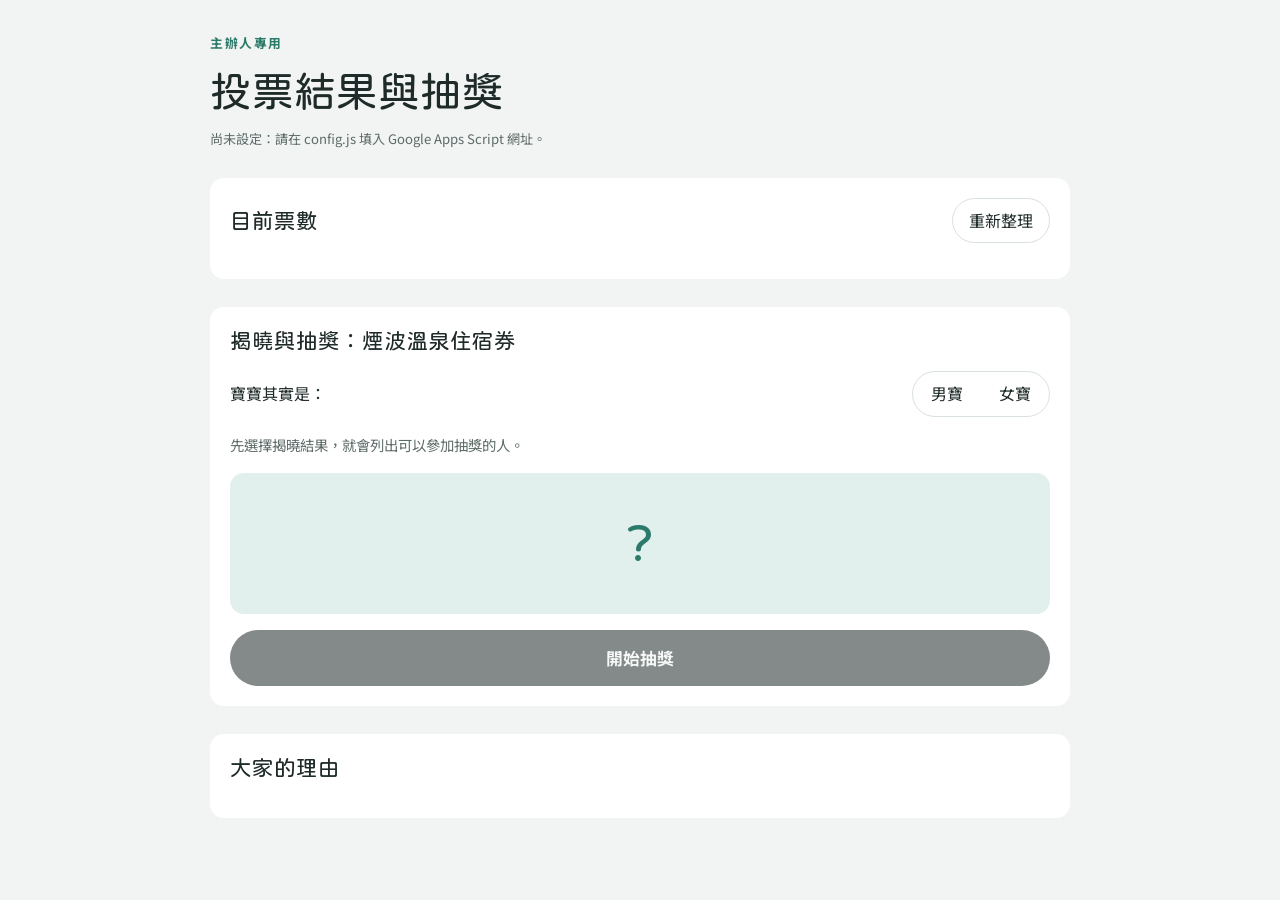
==== results.html @ bfa85453 "feat: gender reveal voting site with Apps Script backend and lottery Co-Authored-By: Claude Opus 5.5" ====
<!doctype html>
<html lang="zh-Hant-TW">
<head>
<meta charset="utf-8">
<meta name="viewport" content="width=device-width, initial-scale=1, viewport-fit=cover">
<meta name="robots" content="noindex">
<title>投票結果與抽獎</title>
<link rel="preconnect" href="https://fonts.googleapis.com">
<link rel="preconnect" href="https://fonts.gstatic.com" crossorigin>
<link rel="stylesheet" href="https://fonts.googleapis.com/css2?family=Huninn&family=Noto+Sans+TC:wght@400;700&display=swap">
<link rel="stylesheet" href="style.css">
<style>
  .panel { background: var(--surface); border-radius: var(--radius); padding: 20px; display: grid; gap: 16px; }
  .row { display: flex; flex-wrap: wrap; gap: 10px; align-items: center; justify-content: space-between; }
  .seg { display: inline-flex; border: 1.5px solid var(--line); border-radius: 999px; overflow: hidden; }
  .seg button { font: inherit; border: 0; background: transparent; color: var(--ink); padding: 8px 18px; cursor: pointer; }
  .seg button[aria-pressed="true"].boy { background: var(--boy); color: var(--surface); }
  .seg button[aria-pressed="true"].girl { background: var(--girl); color: var(--surface); }
  .drum {
    font-family: var(--font-display); font-size: clamp(2rem, 9vw, 3.4rem); text-align: center;
    padding: 24px 8px; border-radius: var(--radius); background: var(--jade-soft); color: var(--jade);
    min-height: 1.3em; overflow-wrap: anywhere;
  }
  .drum.won { animation: pop .5s ease-out; }
  @keyframes pop { 0% { transform: scale(.9) } 60% { transform: scale(1.06) } 100% { transform: scale(1) } }
  .pool { font-size: .9rem; color: var(--muted); }
  .status { font-size: .82rem; color: var(--muted); }
</style>
</head>
<body>
<main class="wide">
  <header class="hero">
    <p class="eyebrow">主辦人專用</p>
    <h1>投票結果與抽獎</h1>
    <p class="status" id="status">讀取中…</p>
  </header>

  <section class="panel" aria-label="目前票數">
    <div class="row"><h2>目前票數</h2><button class="ghost" id="refresh" type="button">重新整理</button></div>
    <div id="tally" class="tally"></div>
  </section>

  <section class="panel" aria-label="抽獎">
    <h2>揭曉與抽獎：煙波溫泉住宿券</h2>
    <div class="row">
      <span>寶寶其實是：</span>
      <div class="seg" role="group" aria-label="選擇揭曉結果">
        <button type="button" class="boy" data-g="boy" aria-pressed="false">男寶</button>
        <button type="button" class="girl" data-g="girl" aria-pressed="false">女寶</button>
      </div>
    </div>
    <p class="pool" id="pool">先選擇揭曉結果，就會列出可以參加抽獎的人。</p>
    <div class="drum" id="drum" aria-live="polite">?</div>
    <button class="primary" id="draw" type="button" disabled>開始抽獎</button>
  </section>

  <section class="panel" aria-label="大家的理由">
    <h2>大家的理由</h2>
    <ul id="reasons" class="reasons"></ul>
  </section>
</main>

<script src="config.js"></script>
<script src="app.js"></script>
<script>
(function () {
  let votes = [];
  let answer = null;
  const statusEl = document.getElementById("status");
  const drawBtn = document.getElementById("draw");
  const drum = document.getElementById("drum");
  const poolEl = document.getElementById("pool");

  function winners() { return votes.filter(v => v.guess === answer); }

  function updatePool() {
    if (!answer) return;
    const w = winners();
    poolEl.textContent = w.length
      ? `猜對的有 ${w.length} 位：${w.map(v => v.name).join("、")}`
      : "沒有人猜對…這次獎品留給爸媽自己去泡湯吧！";
    drawBtn.disabled = w.length === 0;
  }

  async function load() {
    if (!window.VOTE_API_URL) { statusEl.textContent = "尚未設定：請在 config.js 填入 Google Apps Script 網址。"; return; }
    try {
      votes = await fetchVotes();
      renderTally(document.getElementById("tally"), votes);
      renderReasons(document.getElementById("reasons"), votes);
      updatePool();
      statusEl.textContent = "最後更新：" + new Date().toLocaleTimeString("zh-TW") + "（每 30 秒自動更新）";
    } catch (e) {
      statusEl.textContent = "讀取失敗：" + e.message;
    }
  }

  document.querySelectorAll(".seg button").forEach(b => b.addEventListener("click", () => {
    answer = b.dataset.g;
    document.querySelectorAll(".seg button").forEach(x => x.setAttribute("aria-pressed", String(x === b)));
    drum.textContent = "?"; drum.classList.remove("won");
    updatePool();
  }));

  function rand(n) {
    const a = new Uint32Array(1); crypto.getRandomValues(a); return a[0] % n;
  }

  drawBtn.addEventListener("click", () => {
    const pool = winners();
    if (!pool.length) return;
    drawBtn.disabled = true;
    drum.classList.remove("won");
    const reduce = matchMedia("(prefers-reduced-motion: reduce)").matches;
    const final = pool[rand(pool.length)];
    let steps = reduce ? 0 : 28, delay = 50;
    (function spin() {
      if (steps-- > 0) {
        drum.textContent = pool[rand(pool.length)].name;
        delay *= 1.09;
        setTimeout(spin, delay);
      } else {
        drum.textContent = "🎉 " + final.name + " 🎉";
        drum.classList.add("won");
        drawBtn.disabled = false;
        drawBtn.textContent = "再抽一次";
      }
    })();
  });

  document.getElementById("refresh").addEventListener("click", load);
  load();
  setInterval(load, 30000);
})();
</script>
</body>
</html>
---- style.css ----
/* Layout: single narrow column, two big guess buttons side by side; steam-mist neutrals with boy/girl as the only strong colors */
:root {
  --bg: #f1f4f3;
  --surface: #ffffff;
  --ink: #1f2b29;
  --muted: #5d6b68;
  --line: #d9e1df;
  --boy: #2f6fb8;
  --boy-soft: #e3eefa;
  --girl: #c94a6e;
  --girl-soft: #fae6ec;
  --jade: #2c7a69;
  --jade-soft: #e1f0ec;
  --danger: #b3261e;
  --font-display: "Huninn", "Noto Sans TC", "PingFang TC", "Microsoft JhengHei", sans-serif;
  --font-body: "Noto Sans TC", "PingFang TC", "Microsoft JhengHei", system-ui, sans-serif;
  --radius: 14px;
}
@media (prefers-color-scheme: dark) {
  :root:not([data-theme="light"]) {
    --bg: #141a19; --surface: #1d2523; --ink: #e8efed; --muted: #9db0ab; --line: #2f3b38;
    --boy: #7fb0ec; --boy-soft: #1b2a3c; --girl: #f08aa8; --girl-soft: #3a1e28;
    --jade: #6cc4ad; --jade-soft: #1a302a; --danger: #ff8a80;
    color-scheme: dark;
  }
}
:root[data-theme="dark"] {
  --bg: #141a19; --surface: #1d2523; --ink: #e8efed; --muted: #9db0ab; --line: #2f3b38;
  --boy: #7fb0ec; --boy-soft: #1b2a3c; --girl: #f08aa8; --girl-soft: #3a1e28;
  --jade: #6cc4ad; --jade-soft: #1a302a; --danger: #ff8a80;
  color-scheme: dark;
}

* { box-sizing: border-box; }
html { -webkit-text-size-adjust: 100%; }
body {
  margin: 0;
  background: var(--bg);
  color: var(--ink);
  font-family: var(--font-body);
  font-size: 16px;
  line-height: 1.7;
  padding-left: max(16px, env(safe-area-inset-left, 0px));
  padding-right: max(16px, env(safe-area-inset-right, 0px));
  padding-block: 32px 48px;
}
main { max-width: 560px; margin: 0 auto; display: grid; gap: 28px; }
main.wide { max-width: 860px; }

h1, h2, h3 { font-family: var(--font-display); font-weight: 400; line-height: 1.3; margin: 0; text-wrap: balance; }
h1 { font-size: clamp(1.9rem, 6vw, 2.6rem); }
h2 { font-size: 1.35rem; }
p { margin: 0; }
.muted { color: var(--muted); }
.eyebrow { font-size: .8rem; letter-spacing: .12em; color: var(--jade); font-weight: 700; }

header.hero { display: grid; gap: 10px; }
.hero .lede { color: var(--muted); max-width: 34em; }

.prize {
  display: grid; grid-template-columns: auto 1fr; gap: 14px; align-items: center;
  background: var(--jade-soft); border-radius: var(--radius); padding: 14px 18px;
}
.prize svg { width: 40px; height: 40px; color: var(--jade); }
.prize strong { font-family: var(--font-display); font-weight: 400; font-size: 1.1rem; color: var(--jade); }
.prize p { font-size: .92rem; }

form { display: grid; gap: 22px; }
.field { display: grid; gap: 8px; }
label, legend { font-weight: 700; }
.hint { font-weight: 400; color: var(--muted); font-size: .88rem; }
input[type="text"], textarea {
  width: 100%; font: inherit; color: var(--ink); background: var(--surface);
  border: 1.5px solid var(--line); border-radius: 10px; padding: 12px 14px;
}
textarea { min-height: 120px; resize: vertical; }
input:focus-visible, textarea:focus-visible, button:focus-visible, .guess input:focus-visible + span {
  outline: 3px solid var(--jade); outline-offset: 2px;
}
fieldset { border: 0; padding: 0; margin: 0; display: grid; gap: 8px; }

.guesses { display: grid; grid-template-columns: 1fr 1fr; gap: 12px; }
.guess { position: relative; cursor: pointer; }
.guess input { position: absolute; opacity: 0; pointer-events: none; }
.guess span {
  display: grid; justify-items: center; gap: 4px; padding: 22px 8px 18px;
  border-radius: var(--radius); border: 2px solid var(--line); background: var(--surface);
  font-family: var(--font-display); font-size: 1.4rem; transition: transform .15s, border-color .15s, background .15s;
}
.guess small { font-family: var(--font-body); font-size: .8rem; color: var(--muted); }
.guess .glyph { font-size: 2.4rem; line-height: 1; }
.guess.boy .glyph { color: var(--boy); }
.guess.girl .glyph { color: var(--girl); }
.guess:hover span { transform: translateY(-2px); }
.guess.boy input:checked + span { border-color: var(--boy); background: var(--boy-soft); }
.guess.girl input:checked + span { border-color: var(--girl); background: var(--girl-soft); }

button.primary {
  font: inherit; font-weight: 700; font-size: 1.05rem; border: 0; cursor: pointer;
  background: var(--ink); color: var(--bg); border-radius: 999px; padding: 14px 20px;
}
button.primary:disabled { opacity: .55; cursor: wait; }
button.ghost {
  font: inherit; background: transparent; color: var(--ink); cursor: pointer;
  border: 1.5px solid var(--line); border-radius: 999px; padding: 8px 16px;
}
.error { color: var(--danger); font-weight: 700; }
.notice { background: var(--surface); border: 1.5px dashed var(--line); border-radius: var(--radius); padding: 14px 16px; }

.thanks { display: grid; gap: 14px; text-align: left; }

/* tally bar */
.tally { display: grid; gap: 8px; }
.tally-labels { display: flex; justify-content: space-between; font-family: var(--font-display); font-size: 1.15rem; font-variant-numeric: tabular-nums; }
.tally-labels .b { color: var(--boy); }
.tally-labels .g { color: var(--girl); }
.bar { display: flex; height: 18px; border-radius: 999px; overflow: hidden; background: var(--line); }
.bar .b { background: var(--boy); transition: width .6s; }
.bar .g { background: var(--girl); transition: width .6s; }

.reasons { list-style: none; padding: 0; margin: 0; display: grid; gap: 10px; }
.reasons li {
  background: var(--surface); border-radius: 12px; padding: 12px 14px; border-left: 4px solid var(--line);
  min-width: 0; overflow-wrap: anywhere;
}
.reasons li.boy { border-left-color: var(--boy); }
.reasons li.girl { border-left-color: var(--girl); }
.reasons .who { font-weight: 700; }
.reasons .tag { font-size: .8rem; font-weight: 700; margin-left: 6px; }
.reasons li.boy .tag { color: var(--boy); }
.reasons li.girl .tag { color: var(--girl); }
.reasons .reason { white-space: pre-wrap; }
.reasons .when { font-size: .78rem; color: var(--muted); }

footer { text-align: center; font-size: .82rem; color: var(--muted); }

@media (prefers-reduced-motion: reduce) {
  * { transition: none !important; animation: none !important; }
}
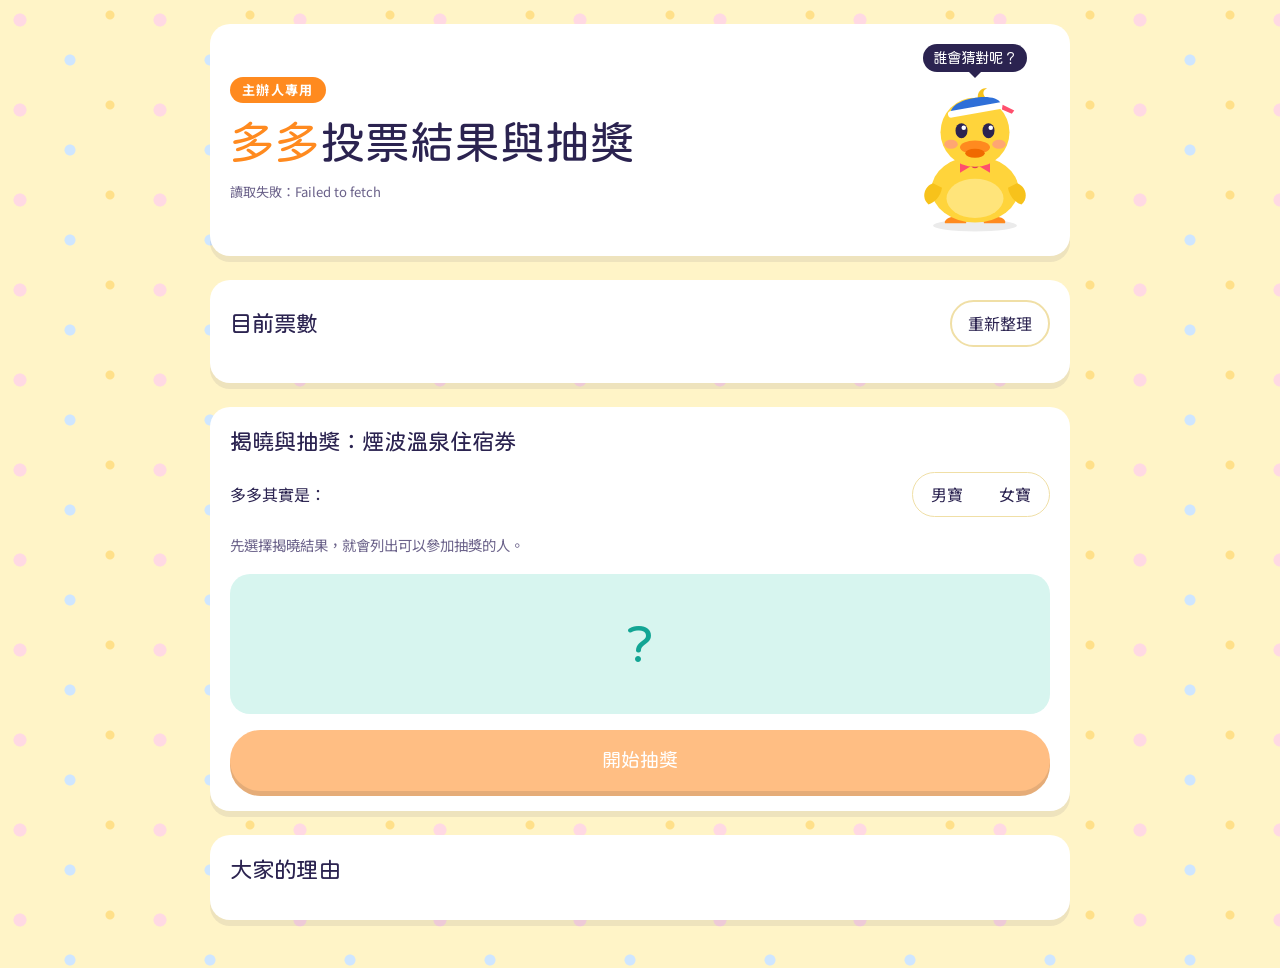
==== commit d58428e6: "feat: sunny duck theme with 多多's name and confetti Co-Authored-By: Claude Opus 5.5 <noreply@anthropi" ====
--- a/results.html
+++ b/results.html
@@ -4,13 +4,14 @@
 <meta charset="utf-8">
 <meta name="viewport" content="width=device-width, initial-scale=1, viewport-fit=cover">
 <meta name="robots" content="noindex">
-<title>投票結果與抽獎</title>
+<title>多多投票結果</title>
+<link rel="icon" href="duck.svg" type="image/svg+xml">
 <link rel="preconnect" href="https://fonts.googleapis.com">
 <link rel="preconnect" href="https://fonts.gstatic.com" crossorigin>
 <link rel="stylesheet" href="https://fonts.googleapis.com/css2?family=Huninn&family=Noto+Sans+TC:wght@400;700&display=swap">
 <link rel="stylesheet" href="style.css">
 <style>
-  .panel { background: var(--surface); border-radius: var(--radius); padding: 20px; display: grid; gap: 16px; }
+  .panel { background: var(--surface); border-radius: var(--radius); padding: 20px; display: grid; gap: 16px; box-shadow: var(--shadow); }
   .row { display: flex; flex-wrap: wrap; gap: 10px; align-items: center; justify-content: space-between; }
   .seg { display: inline-flex; border: 1.5px solid var(--line); border-radius: 999px; overflow: hidden; }
   .seg button { font: inherit; border: 0; background: transparent; color: var(--ink); padding: 8px 18px; cursor: pointer; }
@@ -18,7 +19,7 @@
   .seg button[aria-pressed="true"].girl { background: var(--girl); color: var(--surface); }
   .drum {
     font-family: var(--font-display); font-size: clamp(2rem, 9vw, 3.4rem); text-align: center;
-    padding: 24px 8px; border-radius: var(--radius); background: var(--jade-soft); color: var(--jade);
+    padding: 24px 8px; border-radius: var(--radius); background: var(--spring-soft); color: var(--spring);
     min-height: 1.3em; overflow-wrap: anywhere;
   }
   .drum.won { animation: pop .5s ease-out; }
@@ -30,9 +31,15 @@
 <body>
 <main class="wide">
   <header class="hero">
-    <p class="eyebrow">主辦人專用</p>
-    <h1>投票結果與抽獎</h1>
-    <p class="status" id="status">讀取中…</p>
+    <div class="hero-text">
+      <p class="eyebrow">主辦人專用</p>
+      <h1><span class="name">多多</span>投票結果與抽獎</h1>
+      <p class="status" id="status">讀取中…</p>
+    </div>
+    <div class="duck-wrap">
+      <span class="bubble" id="bubble">誰會猜對呢？</span>
+      <img class="duck" src="duck.svg" alt="戴水手帽的小鴨" width="150" height="158">
+    </div>
   </header>
 
   <section class="panel" aria-label="目前票數">
@@ -43,7 +50,7 @@
   <section class="panel" aria-label="抽獎">
     <h2>揭曉與抽獎：煙波溫泉住宿券</h2>
     <div class="row">
-      <span>寶寶其實是：</span>
+      <span>多多其實是：</span>
       <div class="seg" role="group" aria-label="選擇揭曉結果">
         <button type="button" class="boy" data-g="boy" aria-pressed="false">男寶</button>
         <button type="button" class="girl" data-g="girl" aria-pressed="false">女寶</button>
@@ -122,6 +129,8 @@
       } else {
         drum.textContent = "🎉 " + final.name + " 🎉";
         drum.classList.add("won");
+        document.getElementById("bubble").textContent = "恭喜 " + final.name + "！";
+        confetti(140);
         drawBtn.disabled = false;
         drawBtn.textContent = "再抽一次";
       }
--- a/style.css
+++ b/style.css
@@ -1,81 +1,99 @@
-/* Layout: single narrow column, two big guess buttons side by side; steam-mist neutrals with boy/girl as the only strong colors */
+/* Layout: one narrow column; sunny duck-pond palette, confetti dots on the page, boy blue vs bubblegum pink as the two big choices */
 :root {
-  --bg: #f1f4f3;
+  --bg: #fff4c7;
+  --dot-1: #ffd9e3;
+  --dot-2: #cfe6ff;
+  --dot-3: #ffe08a;
   --surface: #ffffff;
-  --ink: #1f2b29;
-  --muted: #5d6b68;
-  --line: #d9e1df;
-  --boy: #2f6fb8;
-  --boy-soft: #e3eefa;
-  --girl: #c94a6e;
-  --girl-soft: #fae6ec;
-  --jade: #2c7a69;
-  --jade-soft: #e1f0ec;
-  --danger: #b3261e;
+  --ink: #2b2350;
+  --muted: #6a6189;
+  --line: #f0dfa6;
+  --boy: #2e6fd8;
+  --boy-soft: #dcebff;
+  --girl: #f2456f;
+  --girl-soft: #ffe0e8;
+  --sun: #ff8a1f;
+  --spring: #12a594;
+  --spring-soft: #d7f5ef;
+  --danger: #c62828;
   --font-display: "Huninn", "Noto Sans TC", "PingFang TC", "Microsoft JhengHei", sans-serif;
   --font-body: "Noto Sans TC", "PingFang TC", "Microsoft JhengHei", system-ui, sans-serif;
-  --radius: 14px;
+  --radius: 20px;
+  --shadow: 0 6px 0 rgba(43, 35, 80, .08);
+  color-scheme: light; /* one sunny look on purpose, in light and dark mode alike */
 }
-@media (prefers-color-scheme: dark) {
-  :root:not([data-theme="light"]) {
-    --bg: #141a19; --surface: #1d2523; --ink: #e8efed; --muted: #9db0ab; --line: #2f3b38;
-    --boy: #7fb0ec; --boy-soft: #1b2a3c; --girl: #f08aa8; --girl-soft: #3a1e28;
-    --jade: #6cc4ad; --jade-soft: #1a302a; --danger: #ff8a80;
-    color-scheme: dark;
-  }
-}
-:root[data-theme="dark"] {
-  --bg: #141a19; --surface: #1d2523; --ink: #e8efed; --muted: #9db0ab; --line: #2f3b38;
-  --boy: #7fb0ec; --boy-soft: #1b2a3c; --girl: #f08aa8; --girl-soft: #3a1e28;
-  --jade: #6cc4ad; --jade-soft: #1a302a; --danger: #ff8a80;
-  color-scheme: dark;
-}
-
 * { box-sizing: border-box; }
 html { -webkit-text-size-adjust: 100%; }
 body {
   margin: 0;
-  background: var(--bg);
+  background-color: var(--bg);
+  background-image:
+    radial-gradient(circle at 20px 20px, var(--dot-1) 6px, transparent 7px),
+    radial-gradient(circle at 70px 60px, var(--dot-2) 5px, transparent 6px),
+    radial-gradient(circle at 110px 15px, var(--dot-3) 4px, transparent 5px);
+  background-size: 140px 90px;
   color: var(--ink);
   font-family: var(--font-body);
   font-size: 16px;
   line-height: 1.7;
   padding-left: max(16px, env(safe-area-inset-left, 0px));
   padding-right: max(16px, env(safe-area-inset-right, 0px));
-  padding-block: 32px 48px;
+  padding-block: 24px 48px;
 }
-main { max-width: 560px; margin: 0 auto; display: grid; gap: 28px; }
+main { max-width: 560px; margin: 0 auto; display: grid; gap: 24px; }
 main.wide { max-width: 860px; }
 
 h1, h2, h3 { font-family: var(--font-display); font-weight: 400; line-height: 1.3; margin: 0; text-wrap: balance; }
-h1 { font-size: clamp(1.9rem, 6vw, 2.6rem); }
-h2 { font-size: 1.35rem; }
+h1 { font-size: clamp(2rem, 7vw, 2.8rem); }
+h2 { font-size: 1.4rem; }
 p { margin: 0; }
 .muted { color: var(--muted); }
-.eyebrow { font-size: .8rem; letter-spacing: .12em; color: var(--jade); font-weight: 700; }
+.eyebrow {
+  justify-self: start; font-size: .82rem; letter-spacing: .1em; font-weight: 700;
+  color: var(--surface); background: var(--sun); border-radius: 999px; padding: 2px 12px;
+}
 
-header.hero { display: grid; gap: 10px; }
-.hero .lede { color: var(--muted); max-width: 34em; }
+/* hero with duck */
+header.hero {
+  display: grid; grid-template-columns: 1fr auto; gap: 8px 12px; align-items: center;
+  background: var(--surface); border-radius: var(--radius); padding: 20px; box-shadow: var(--shadow);
+}
+.hero-text { display: grid; gap: 10px; min-width: 0; }
+.hero .lede { color: var(--muted); }
+.name { color: var(--sun); }
+.name .b { color: var(--boy); }
+.name .g { color: var(--girl); }
+.duck { width: clamp(96px, 26vw, 150px); height: auto; animation: bob 2.6s ease-in-out infinite; transform-origin: 50% 100%; }
+.duck-wrap { position: relative; display: grid; justify-items: center; }
+.bubble {
+  font-family: var(--font-display); font-size: .9rem; background: var(--ink); color: var(--surface);
+  border-radius: 14px; padding: 2px 10px; white-space: nowrap; position: relative; margin-bottom: 6px;
+}
+.bubble::after {
+  content: ""; position: absolute; left: 50%; bottom: -6px; transform: translateX(-50%);
+  border: 6px solid transparent; border-bottom: 0; border-top-color: var(--ink);
+}
+@keyframes bob { 0%, 100% { transform: translateY(0) rotate(-2deg) } 50% { transform: translateY(-6px) rotate(2deg) } }
 
 .prize {
   display: grid; grid-template-columns: auto 1fr; gap: 14px; align-items: center;
-  background: var(--jade-soft); border-radius: var(--radius); padding: 14px 18px;
+  background: var(--spring-soft); border-radius: var(--radius); padding: 14px 18px;
 }
-.prize svg { width: 40px; height: 40px; color: var(--jade); }
-.prize strong { font-family: var(--font-display); font-weight: 400; font-size: 1.1rem; color: var(--jade); }
+.prize svg { width: 42px; height: 42px; color: var(--spring); }
+.prize strong { font-family: var(--font-display); font-weight: 400; font-size: 1.15rem; color: var(--spring); }
 .prize p { font-size: .92rem; }
 
-form { display: grid; gap: 22px; }
+form { display: grid; gap: 22px; background: var(--surface); border-radius: var(--radius); padding: 22px 20px; box-shadow: var(--shadow); }
 .field { display: grid; gap: 8px; }
 label, legend { font-weight: 700; }
 .hint { font-weight: 400; color: var(--muted); font-size: .88rem; }
 input[type="text"], textarea {
-  width: 100%; font: inherit; color: var(--ink); background: var(--surface);
-  border: 1.5px solid var(--line); border-radius: 10px; padding: 12px 14px;
+  width: 100%; font: inherit; color: var(--ink); background: var(--bg);
+  border: 2px solid var(--line); border-radius: 12px; padding: 12px 14px;
 }
 textarea { min-height: 120px; resize: vertical; }
 input:focus-visible, textarea:focus-visible, button:focus-visible, .guess input:focus-visible + span {
-  outline: 3px solid var(--jade); outline-offset: 2px;
+  outline: 3px solid var(--sun); outline-offset: 2px;
 }
 fieldset { border: 0; padding: 0; margin: 0; display: grid; gap: 8px; }
 
@@ -83,57 +101,70 @@
 .guess { position: relative; cursor: pointer; }
 .guess input { position: absolute; opacity: 0; pointer-events: none; }
 .guess span {
-  display: grid; justify-items: center; gap: 4px; padding: 22px 8px 18px;
-  border-radius: var(--radius); border: 2px solid var(--line); background: var(--surface);
-  font-family: var(--font-display); font-size: 1.4rem; transition: transform .15s, border-color .15s, background .15s;
+  display: grid; justify-items: center; gap: 2px; padding: 20px 8px 16px;
+  border-radius: var(--radius); border: 3px solid transparent;
+  font-family: var(--font-display); font-size: 1.45rem; transition: transform .15s, border-color .15s, box-shadow .15s;
 }
+.guess.boy span { background: var(--boy-soft); color: var(--boy); }
+.guess.girl span { background: var(--girl-soft); color: var(--girl); }
 .guess small { font-family: var(--font-body); font-size: .8rem; color: var(--muted); }
 .guess .glyph { font-size: 2.4rem; line-height: 1; }
-.guess.boy .glyph { color: var(--boy); }
-.guess.girl .glyph { color: var(--girl); }
-.guess:hover span { transform: translateY(-2px); }
-.guess.boy input:checked + span { border-color: var(--boy); background: var(--boy-soft); }
-.guess.girl input:checked + span { border-color: var(--girl); background: var(--girl-soft); }
+.guess:hover span { transform: translateY(-3px) rotate(-1deg); }
+.guess.boy input:checked + span { border-color: var(--boy); box-shadow: 0 6px 0 var(--boy); transform: translateY(-3px); }
+.guess.girl input:checked + span { border-color: var(--girl); box-shadow: 0 6px 0 var(--girl); transform: translateY(-3px); }
 
 button.primary {
-  font: inherit; font-weight: 700; font-size: 1.05rem; border: 0; cursor: pointer;
-  background: var(--ink); color: var(--bg); border-radius: 999px; padding: 14px 20px;
+  font: inherit; font-family: var(--font-display); font-size: 1.2rem; border: 0; cursor: pointer;
+  background: var(--sun); color: #fff; border-radius: 999px; padding: 14px 20px;
+  box-shadow: 0 5px 0 #d06a0a; transition: transform .1s, box-shadow .1s;
 }
+button.primary:active { transform: translateY(3px); box-shadow: 0 2px 0 #d06a0a; }
 button.primary:disabled { opacity: .55; cursor: wait; }
 button.ghost {
-  font: inherit; background: transparent; color: var(--ink); cursor: pointer;
-  border: 1.5px solid var(--line); border-radius: 999px; padding: 8px 16px;
+  font: inherit; background: var(--surface); color: var(--ink); cursor: pointer;
+  border: 2px solid var(--line); border-radius: 999px; padding: 8px 16px;
 }
 .error { color: var(--danger); font-weight: 700; }
-.notice { background: var(--surface); border: 1.5px dashed var(--line); border-radius: var(--radius); padding: 14px 16px; }
+.notice { background: var(--surface); border: 2px dashed var(--sun); border-radius: var(--radius); padding: 14px 16px; }
 
-.thanks { display: grid; gap: 14px; text-align: left; }
+.thanks { display: grid; gap: 14px; background: var(--surface); border-radius: var(--radius); padding: 22px 20px; box-shadow: var(--shadow); }
 
 /* tally bar */
 .tally { display: grid; gap: 8px; }
-.tally-labels { display: flex; justify-content: space-between; font-family: var(--font-display); font-size: 1.15rem; font-variant-numeric: tabular-nums; }
+.tally-labels { display: flex; justify-content: space-between; font-family: var(--font-display); font-size: 1.2rem; font-variant-numeric: tabular-nums; }
 .tally-labels .b { color: var(--boy); }
 .tally-labels .g { color: var(--girl); }
-.bar { display: flex; height: 18px; border-radius: 999px; overflow: hidden; background: var(--line); }
+.bar { display: flex; height: 22px; border-radius: 999px; overflow: hidden; background: var(--line); }
 .bar .b { background: var(--boy); transition: width .6s; }
 .bar .g { background: var(--girl); transition: width .6s; }
 
 .reasons { list-style: none; padding: 0; margin: 0; display: grid; gap: 10px; }
 .reasons li {
-  background: var(--surface); border-radius: 12px; padding: 12px 14px; border-left: 4px solid var(--line);
-  min-width: 0; overflow-wrap: anywhere;
+  border-radius: 16px; padding: 12px 14px; min-width: 0; overflow-wrap: anywhere; background: var(--bg);
 }
-.reasons li.boy { border-left-color: var(--boy); }
-.reasons li.girl { border-left-color: var(--girl); }
+.reasons li.boy { background: var(--boy-soft); }
+.reasons li.girl { background: var(--girl-soft); }
 .reasons .who { font-weight: 700; }
-.reasons .tag { font-size: .8rem; font-weight: 700; margin-left: 6px; }
-.reasons li.boy .tag { color: var(--boy); }
-.reasons li.girl .tag { color: var(--girl); }
+.reasons .tag { font-size: .8rem; font-weight: 700; margin-left: 6px; border-radius: 999px; padding: 1px 8px; color: #fff; }
+.reasons li.boy .tag { background: var(--boy); }
+.reasons li.girl .tag { background: var(--girl); }
 .reasons .reason { white-space: pre-wrap; }
 .reasons .when { font-size: .78rem; color: var(--muted); }
 
-footer { text-align: center; font-size: .82rem; color: var(--muted); }
+footer { text-align: center; font-size: .85rem; color: var(--muted); }
 
+/* confetti */
+.confetti { position: fixed; inset: 0; pointer-events: none; overflow: hidden; z-index: 20; }
+.confetti i {
+  position: absolute; top: -12px; width: 9px; height: 14px; border-radius: 2px;
+  animation: fall linear forwards;
+}
+@keyframes fall { to { transform: translateY(110vh) rotate(720deg); } }
+
+@media (max-width: 420px) {
+  header.hero { grid-template-columns: 1fr; }
+  .duck-wrap { grid-row: 1; }
+}
 @media (prefers-reduced-motion: reduce) {
   * { transition: none !important; animation: none !important; }
 }
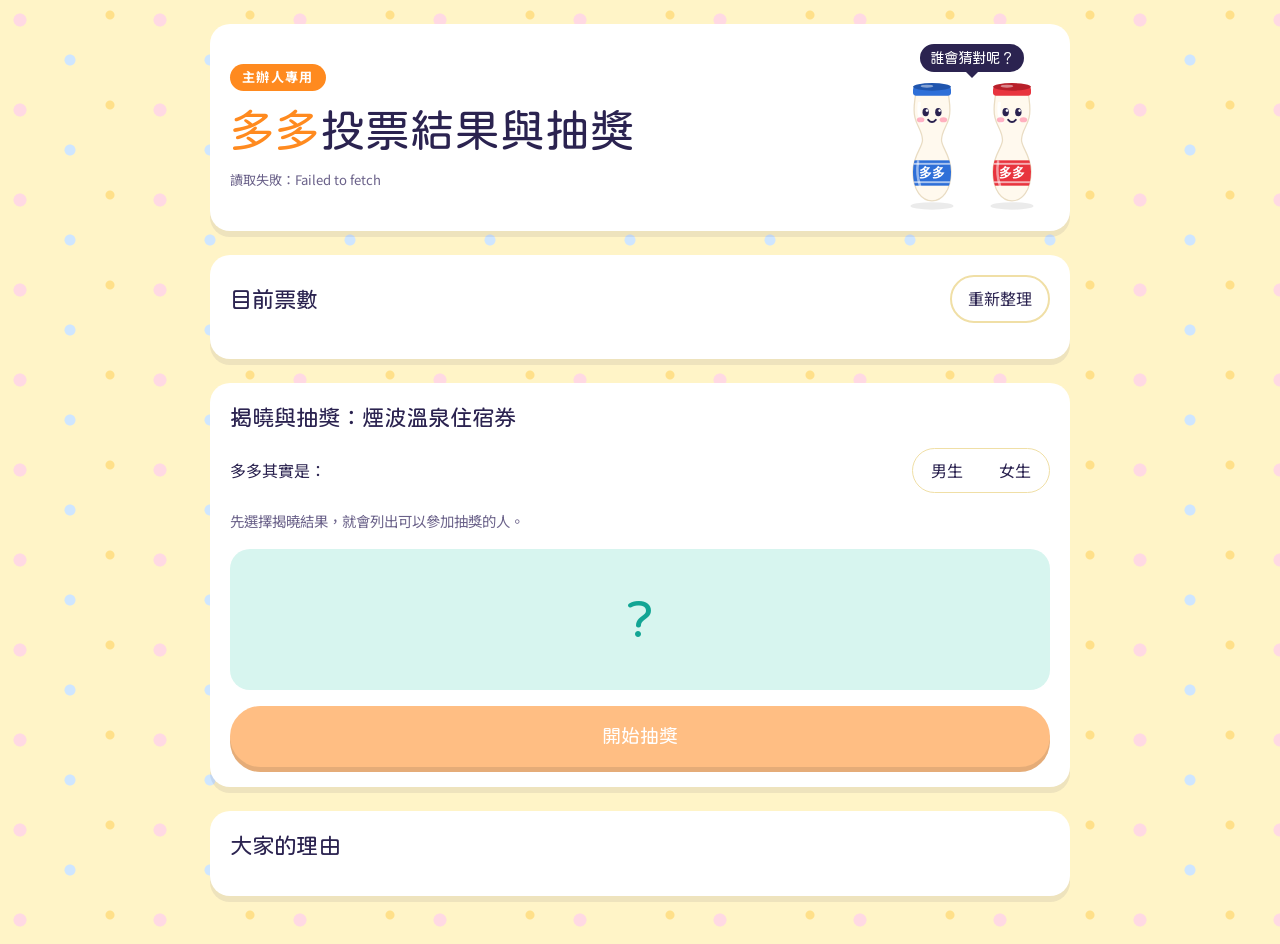
==== commit 61e70847: "feat: Yakult-style 多多 bottles and 男生/女生 wording Co-Authored-By: Claude Opus 5.5 <noreply@anthropic.c" ====
--- a/results.html
+++ b/results.html
@@ -5,7 +5,7 @@
 <meta name="viewport" content="width=device-width, initial-scale=1, viewport-fit=cover">
 <meta name="robots" content="noindex">
 <title>多多投票結果</title>
-<link rel="icon" href="duck.svg" type="image/svg+xml">
+<link rel="icon" href="bottle-red.svg" type="image/svg+xml">
 <link rel="preconnect" href="https://fonts.googleapis.com">
 <link rel="preconnect" href="https://fonts.gstatic.com" crossorigin>
 <link rel="stylesheet" href="https://fonts.googleapis.com/css2?family=Huninn&family=Noto+Sans+TC:wght@400;700&display=swap">
@@ -38,7 +38,10 @@
     </div>
     <div class="duck-wrap">
       <span class="bubble" id="bubble">誰會猜對呢？</span>
-      <img class="duck" src="duck.svg" alt="戴水手帽的小鴨" width="150" height="158">
+      <div class="bottles">
+        <img class="duck" src="bottle-blue.svg" alt="藍色的多多小瓶子" width="72" height="126">
+        <img class="duck alt" src="bottle-red.svg" alt="紅色的多多小瓶子" width="72" height="126">
+      </div>
     </div>
   </header>
 
@@ -52,8 +55,8 @@
     <div class="row">
       <span>多多其實是：</span>
       <div class="seg" role="group" aria-label="選擇揭曉結果">
-        <button type="button" class="boy" data-g="boy" aria-pressed="false">男寶</button>
-        <button type="button" class="girl" data-g="girl" aria-pressed="false">女寶</button>
+        <button type="button" class="boy" data-g="boy" aria-pressed="false">男生</button>
+        <button type="button" class="girl" data-g="girl" aria-pressed="false">女生</button>
       </div>
     </div>
     <p class="pool" id="pool">先選擇揭曉結果，就會列出可以參加抽獎的人。</p>
--- a/style.css
+++ b/style.css
@@ -63,7 +63,9 @@
 .name { color: var(--sun); }
 .name .b { color: var(--boy); }
 .name .g { color: var(--girl); }
-.duck { width: clamp(96px, 26vw, 150px); height: auto; animation: bob 2.6s ease-in-out infinite; transform-origin: 50% 100%; }
+.bottles { display: flex; gap: 4px; align-items: flex-end; }
+.duck { width: clamp(52px, 14vw, 76px); height: auto; animation: bob 2.6s ease-in-out infinite; transform-origin: 50% 100%; }
+.duck.alt { animation-delay: -1.3s; }
 .duck-wrap { position: relative; display: grid; justify-items: center; }
 .bubble {
   font-family: var(--font-display); font-size: .9rem; background: var(--ink); color: var(--surface);
@@ -108,7 +110,7 @@
 .guess.boy span { background: var(--boy-soft); color: var(--boy); }
 .guess.girl span { background: var(--girl-soft); color: var(--girl); }
 .guess small { font-family: var(--font-body); font-size: .8rem; color: var(--muted); }
-.guess .glyph { font-size: 2.4rem; line-height: 1; }
+.guess .glyph { width: 40px; height: auto; margin-bottom: 4px; }
 .guess:hover span { transform: translateY(-3px) rotate(-1deg); }
 .guess.boy input:checked + span { border-color: var(--boy); box-shadow: 0 6px 0 var(--boy); transform: translateY(-3px); }
 .guess.girl input:checked + span { border-color: var(--girl); box-shadow: 0 6px 0 var(--girl); transform: translateY(-3px); }
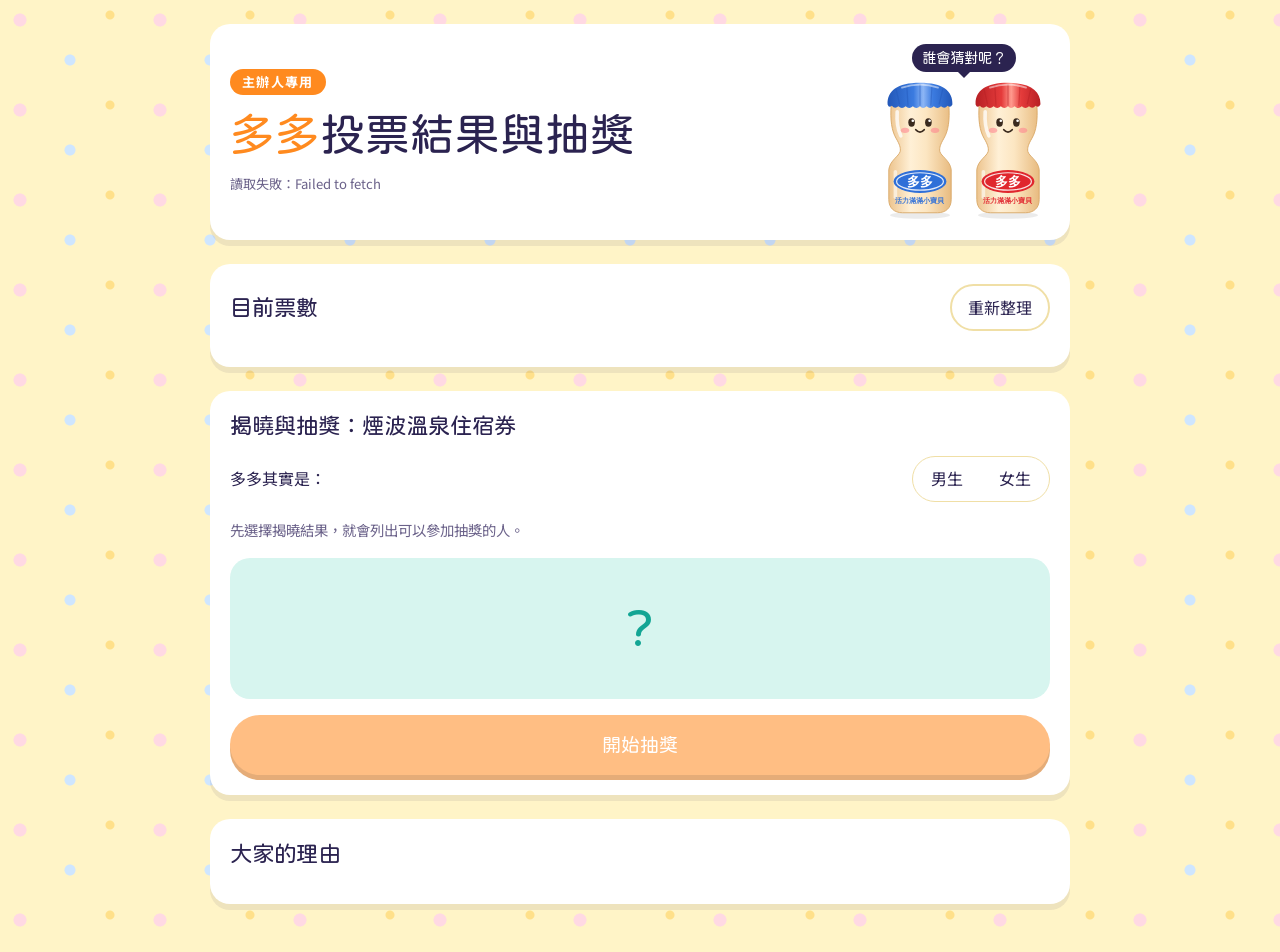
==== commit a63b7540: "feat: redraw 多多 bottles with real Yakult proportions Co-Authored-By: Claude Opus 5.5 <noreply@anthro" ====
--- a/results.html
+++ b/results.html
@@ -39,8 +39,8 @@
     <div class="duck-wrap">
       <span class="bubble" id="bubble">誰會猜對呢？</span>
       <div class="bottles">
-        <img class="duck" src="bottle-blue.svg" alt="藍色的多多小瓶子" width="72" height="126">
-        <img class="duck alt" src="bottle-red.svg" alt="紅色的多多小瓶子" width="72" height="126">
+        <img class="duck" src="bottle-blue.svg" alt="藍色的多多小瓶子" width="80" height="135">
+        <img class="duck alt" src="bottle-red.svg" alt="紅色的多多小瓶子" width="80" height="135">
       </div>
     </div>
   </header>
--- a/style.css
+++ b/style.css
@@ -64,7 +64,7 @@
 .name .b { color: var(--boy); }
 .name .g { color: var(--girl); }
 .bottles { display: flex; gap: 4px; align-items: flex-end; }
-.duck { width: clamp(52px, 14vw, 76px); height: auto; animation: bob 2.6s ease-in-out infinite; transform-origin: 50% 100%; }
+.duck { width: clamp(60px, 16vw, 84px); height: auto; animation: bob 2.6s ease-in-out infinite; transform-origin: 50% 100%; }
 .duck.alt { animation-delay: -1.3s; }
 .duck-wrap { position: relative; display: grid; justify-items: center; }
 .bubble {
@@ -110,7 +110,7 @@
 .guess.boy span { background: var(--boy-soft); color: var(--boy); }
 .guess.girl span { background: var(--girl-soft); color: var(--girl); }
 .guess small { font-family: var(--font-body); font-size: .8rem; color: var(--muted); }
-.guess .glyph { width: 40px; height: auto; margin-bottom: 4px; }
+.guess .glyph { width: 44px; height: auto; margin-bottom: 4px; }
 .guess:hover span { transform: translateY(-3px) rotate(-1deg); }
 .guess.boy input:checked + span { border-color: var(--boy); box-shadow: 0 6px 0 var(--boy); transform: translateY(-3px); }
 .guess.girl input:checked + span { border-color: var(--girl); box-shadow: 0 6px 0 var(--girl); transform: translateY(-3px); }
